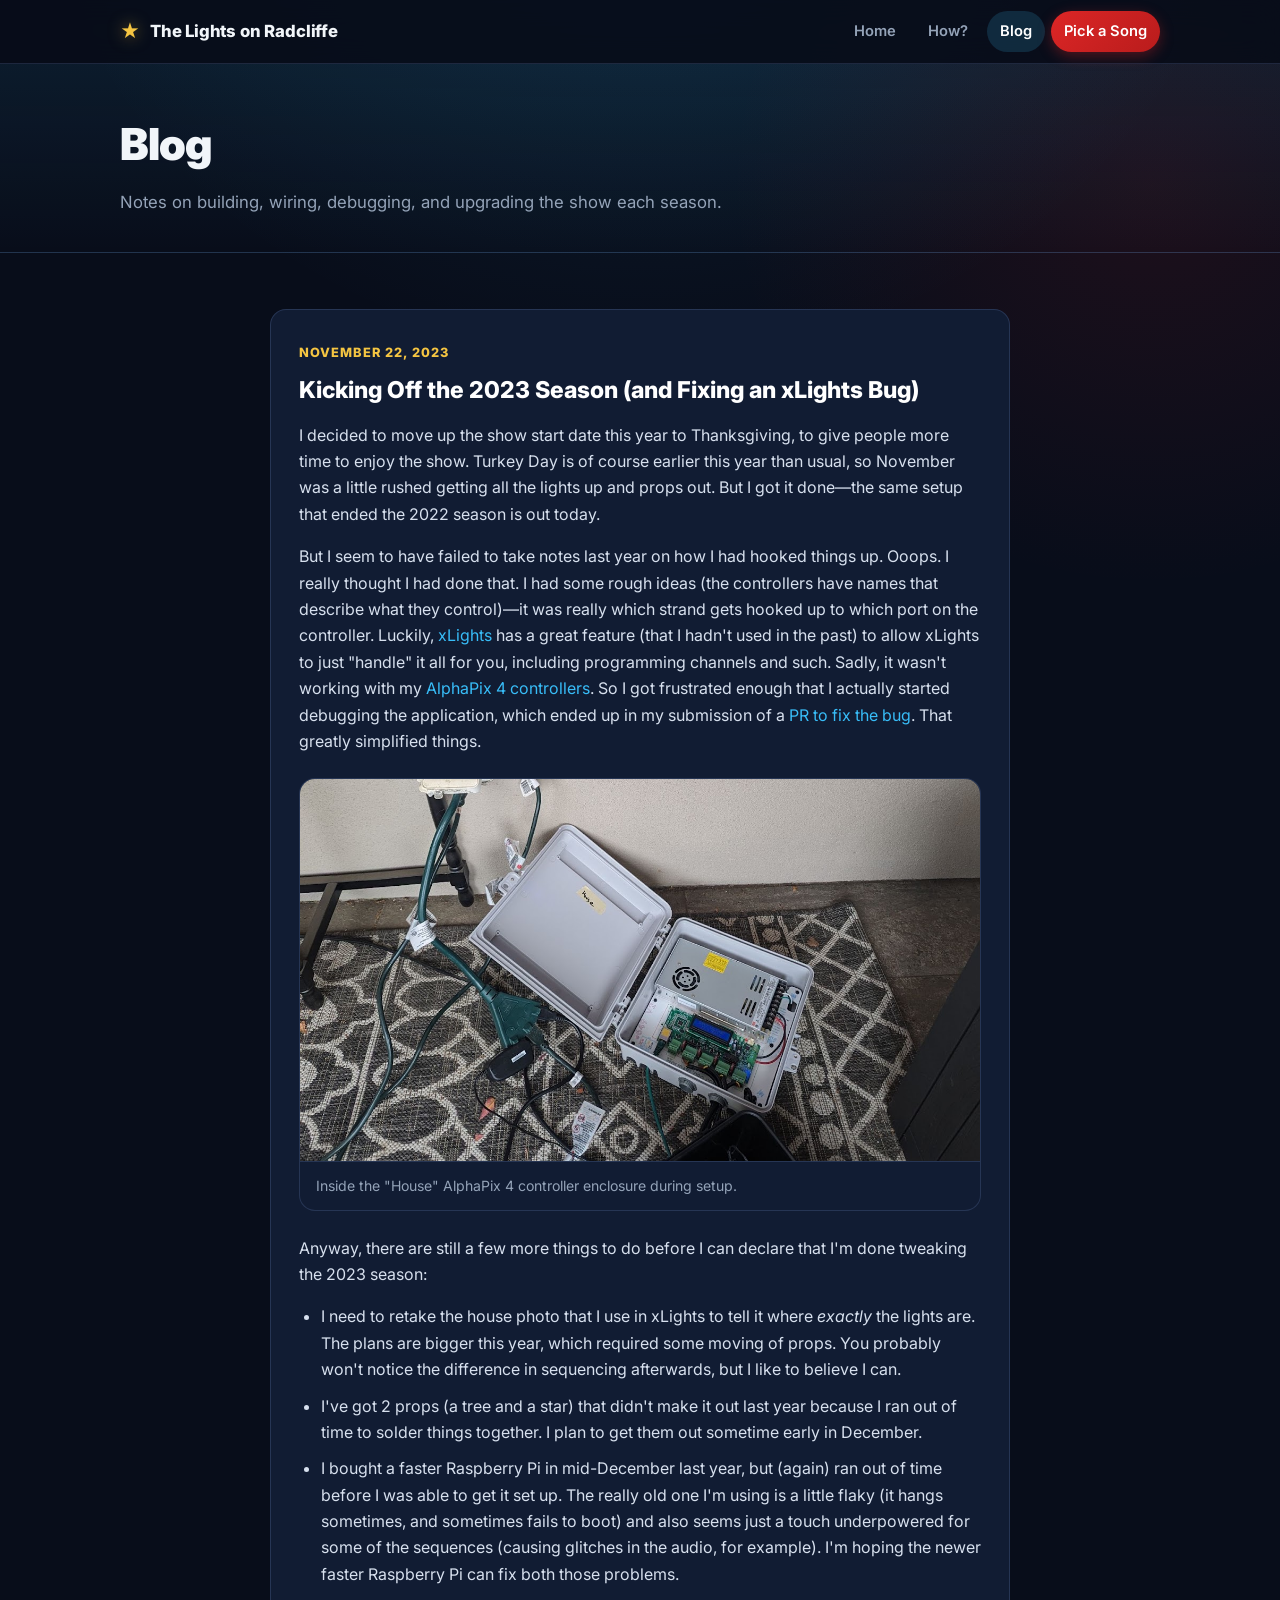
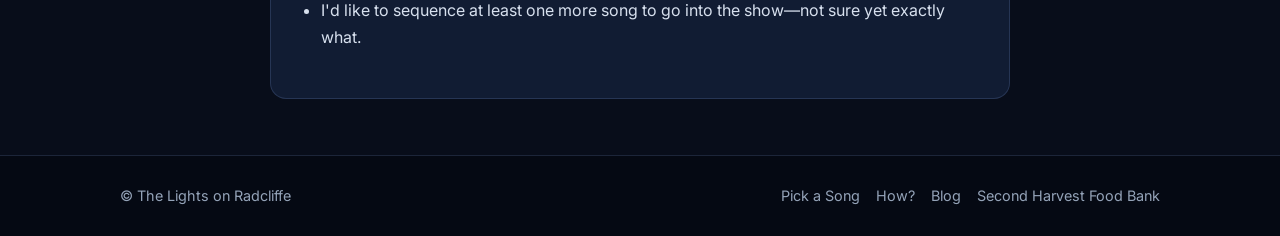
==== blog/index.html @ e26e537e "Initial static site for Lights on Radcliffe with embedded Remote Falcon" ====
<!DOCTYPE html>
<html lang="en">
<head>
  <meta charset="utf-8">
  <meta name="viewport" content="width=device-width, initial-scale=1">
  <title>Blog — The Lights on Radcliffe</title>
  <meta name="description" content="Build notes, upgrades, and behind-the-scenes stories from The Lights on Radcliffe.">
  <link rel="icon" href="../assets/favicon.svg" type="image/svg+xml">
  <link rel="preconnect" href="https://fonts.googleapis.com">
  <link rel="preconnect" href="https://fonts.gstatic.com" crossorigin>
  <link href="https://fonts.googleapis.com/css2?family=Inter:wght@400;600;700;800;900&display=swap" rel="stylesheet">
  <link rel="stylesheet" href="../assets/styles.css">
</head>
<body>
  <header class="site-header">
    <div class="nav-inner">
      <a class="brand" href="../">
        <span class="brand-star" aria-hidden="true">★</span>
        <span><span class="brand-text-short">The </span>Lights on Radcliffe</span>
      </a>
      <nav aria-label="Primary">
        <ul class="nav-links">
          <li><a href="../">Home</a></li>
          <li><a href="../how/">How?</a></li>
          <li><a href="./" class="active">Blog</a></li>
          <li><a href="../request/" class="nav-cta">Pick a Song</a></li>
        </ul>
      </nav>
    </div>
  </header>

  <main>
    <section class="page-hero">
      <div class="container">
        <h1>Blog</h1>
        <p>Notes on building, wiring, debugging, and upgrading the show each season.</p>
      </div>
    </section>

    <section class="section">
      <div class="container prose">
        <article class="blog-post">
          <span class="blog-date">November 22, 2023</span>
          <h2>Kicking Off the 2023 Season (and Fixing an xLights Bug)</h2>
          <p>
            I decided to move up the show start date this year to Thanksgiving, to give people more time to enjoy the
            show. Turkey Day is of course earlier this year than usual, so November was a little rushed getting all the
            lights up and props out. But I got it done—the same setup that ended the 2022 season is out today.
          </p>
          <p>
            But I seem to have failed to take notes last year on how I had hooked things up. Ooops. I really thought I
            had done that. I had some rough ideas (the controllers have names that describe what they control)—it was
            really which strand gets hooked up to which port on the controller. Luckily,
            <a href="https://xlights.org/" target="_blank" rel="noopener">xLights</a> has a great feature (that I
            hadn't used in the past) to allow xLights to just "handle" it all for you, including programming channels
            and such. Sadly, it wasn't working with my
            <a href="https://www.holidaycoro.com/AlphaPix-4-V3-RGB-Pixel-Controller-p/722-v3.htm" target="_blank" rel="noopener">AlphaPix 4 controllers</a>.
            So I got frustrated enough that I actually started debugging the application, which ended up in my
            submission of a <a href="https://github.com/smeighan/xLights/pull/4137" target="_blank" rel="noopener">PR to fix the bug</a>.
            That greatly simplified things.
          </p>

          <figure>
            <img src="../assets/blog-2023.jpg" alt="Open weatherproof enclosure containing the House AlphaPix 4 pixel controller and power supply">
            <figcaption>Inside the "House" AlphaPix 4 controller enclosure during setup.</figcaption>
          </figure>

          <p>Anyway, there are still a few more things to do before I can declare that I'm done tweaking the 2023 season:</p>
          <ul>
            <li>
              I need to retake the house photo that I use in xLights to tell it where <em>exactly</em> the lights are.
              The plans are bigger this year, which required some moving of props. You probably won't notice the
              difference in sequencing afterwards, but I like to believe I can.
            </li>
            <li>
              I've got 2 props (a tree and a star) that didn't make it out last year because I ran out of time to solder
              things together. I plan to get them out sometime early in December.
            </li>
            <li>
              I bought a faster Raspberry Pi in mid-December last year, but (again) ran out of time before I was able to
              get it set up. The really old one I'm using is a little flaky (it hangs sometimes, and sometimes fails to
              boot) and also seems just a touch underpowered for some of the sequences (causing glitches in the audio,
              for example). I'm hoping the newer faster Raspberry Pi can fix both those problems.
            </li>
            <li>
              I'd like to sequence at least one more song to go into the show—not sure yet exactly what.
            </li>
          </ul>
        </article>
      </div>
    </section>
  </main>

  <footer class="site-footer">
    <div class="footer-inner">
      <span>© The Lights on Radcliffe</span>
      <div class="footer-links">
        <a href="../request/">Pick a Song</a>
        <a href="../how/">How?</a>
        <a href="./">Blog</a>
        <a href="https://impact.shfb.org/give/346982" target="_blank" rel="noopener">Second Harvest Food Bank</a>
      </div>
    </div>
  </footer>
</body>
</html>
---- assets/styles.css ----
/* Lights on Radcliffe — Starry Night Holiday Theme */
:root {
  --bg: #080d1a;
  --bg-elevated: #0f172a;
  --card: #111c33;
  --card-hover: #162340;
  --border: rgba(148, 179, 255, 0.16);
  --border-strong: rgba(148, 179, 255, 0.28);
  --text: #f1f5f9;
  --muted: #94a3b8;
  --red: #dc2626;
  --red-bright: #ef4444;
  --gold: #f5c542;
  --cyan: #38bdf8;
  --green: #10b981;
  --radius: 16px;
  --radius-sm: 10px;
  --max-width: 1080px;
  --nav-height: 64px;
}

*, *::before, *::after {
  box-sizing: border-box;
}

html {
  scroll-behavior: smooth;
  background: var(--bg);
}

body {
  margin: 0;
  font-family: 'Inter', system-ui, -apple-system, BlinkMacSystemFont, 'Segoe UI', Roboto, sans-serif;
  background:
    radial-gradient(ellipse 80% 50% at 50% -10%, rgba(56, 189, 248, 0.12), transparent 60%),
    radial-gradient(ellipse 60% 40% at 90% 10%, rgba(220, 38, 38, 0.1), transparent 55%),
    var(--bg);
  color: var(--text);
  line-height: 1.65;
  min-height: 100dvh;
  display: flex;
  flex-direction: column;
  -webkit-font-smoothing: antialiased;
}

a {
  color: var(--cyan);
  text-decoration: none;
}

a:hover {
  text-decoration: underline;
}

img {
  max-width: 100%;
  height: auto;
  display: block;
}

/* ==================== NAV ==================== */
.site-header {
  position: sticky;
  top: 0;
  z-index: 100;
  height: var(--nav-height);
  background: rgba(8, 13, 26, 0.86);
  backdrop-filter: blur(14px);
  -webkit-backdrop-filter: blur(14px);
  border-bottom: 1px solid var(--border);
}

.nav-inner {
  max-width: var(--max-width);
  height: 100%;
  margin: 0 auto;
  padding: 0 20px;
  display: flex;
  align-items: center;
  justify-content: space-between;
  gap: 16px;
}

.brand {
  display: inline-flex;
  align-items: center;
  gap: 10px;
  color: var(--text);
  font-weight: 800;
  font-size: 1.05rem;
  letter-spacing: -0.01em;
  text-decoration: none;
  white-space: nowrap;
}

.brand:hover {
  text-decoration: none;
  color: #fff;
}

.brand-star {
  color: var(--gold);
  font-size: 1.2rem;
  filter: drop-shadow(0 0 8px rgba(245, 197, 66, 0.55));
}

.nav-links {
  display: flex;
  align-items: center;
  gap: 6px;
  list-style: none;
  margin: 0;
  padding: 0;
}

.nav-links a {
  display: inline-flex;
  align-items: center;
  gap: 6px;
  padding: 8px 13px;
  border-radius: 999px;
  color: var(--muted);
  font-weight: 600;
  font-size: 0.92rem;
  transition: background 0.15s ease, color 0.15s ease;
  text-decoration: none;
  white-space: nowrap;
}

.nav-links a:hover {
  color: var(--text);
  background: rgba(255, 255, 255, 0.06);
  text-decoration: none;
}

.nav-links a.active {
  color: #fff;
  background: rgba(56, 189, 248, 0.16);
}

.nav-links a.nav-cta {
  background: linear-gradient(135deg, var(--red), #b91c1c);
  color: #fff;
  box-shadow: 0 4px 14px rgba(220, 38, 38, 0.35);
}

.nav-links a.nav-cta:hover {
  background: linear-gradient(135deg, var(--red-bright), var(--red));
  color: #fff;
}

.nav-links a.nav-cta.active {
  box-shadow: 0 0 0 2px rgba(245, 197, 66, 0.7), 0 4px 14px rgba(220, 38, 38, 0.4);
}

/* ==================== LAYOUT ==================== */
main {
  flex: 1;
}

.container {
  max-width: var(--max-width);
  margin: 0 auto;
  padding: 0 20px;
}

.section {
  padding: 56px 0;
}

.section-tight {
  padding: 36px 0;
}

.section-title {
  font-size: clamp(1.5rem, 3vw, 2rem);
  font-weight: 800;
  letter-spacing: -0.02em;
  margin: 0 0 8px;
}

.section-sub {
  color: var(--muted);
  margin: 0 0 28px;
  max-width: 640px;
}

/* ==================== HERO ==================== */
.hero {
  position: relative;
  overflow: hidden;
  border-bottom: 1px solid var(--border);
  background: #050811;
}

.hero-bg {
  position: absolute;
  inset: 0;
  width: 100%;
  height: 100%;
  object-fit: cover;
  object-position: center 45%;
  opacity: 0.42;
  filter: saturate(1.15);
}

.hero-scrim {
  position: absolute;
  inset: 0;
  background: linear-gradient(
    to bottom,
    rgba(8, 13, 26, 0.55) 0%,
    rgba(8, 13, 26, 0.72) 55%,
    rgba(8, 13, 26, 0.98) 100%
  );
}

.hero-content {
  position: relative;
  z-index: 2;
  max-width: var(--max-width);
  margin: 0 auto;
  padding: 72px 20px 64px;
  text-align: center;
}

.status-pill {
  display: inline-flex;
  align-items: center;
  gap: 8px;
  padding: 6px 14px;
  border-radius: 999px;
  background: rgba(56, 189, 248, 0.14);
  border: 1px solid rgba(56, 189, 248, 0.4);
  color: #bae6fd;
  font-size: 0.85rem;
  font-weight: 700;
  letter-spacing: 0.03em;
  text-transform: uppercase;
  margin-bottom: 18px;
}

.status-dot {
  width: 8px;
  height: 8px;
  border-radius: 50%;
  background: var(--cyan);
  box-shadow: 0 0 10px var(--cyan);
}

.hero h1 {
  font-size: clamp(2.1rem, 5.5vw, 3.5rem);
  font-weight: 900;
  letter-spacing: -0.03em;
  line-height: 1.08;
  margin: 0 0 16px;
  text-shadow: 0 4px 24px rgba(0, 0, 0, 0.6);
}

.hero-lead {
  font-size: clamp(1.02rem, 2.2vw, 1.2rem);
  color: #cbd5e1;
  max-width: 640px;
  margin: 0 auto 28px;
}

.hero-actions {
  display: flex;
  flex-wrap: wrap;
  justify-content: center;
  gap: 12px;
  margin-bottom: 32px;
}

.btn {
  display: inline-flex;
  align-items: center;
  justify-content: center;
  gap: 8px;
  padding: 13px 24px;
  border-radius: 999px;
  font-weight: 700;
  font-size: 1rem;
  border: 1px solid transparent;
  cursor: pointer;
  transition: transform 0.15s ease, box-shadow 0.15s ease, background 0.15s ease;
  text-decoration: none;
}

.btn:hover {
  transform: translateY(-1px);
  text-decoration: none;
}

.btn-primary {
  background: linear-gradient(135deg, var(--red-bright), #b91c1c);
  color: #fff;
  box-shadow: 0 8px 24px rgba(220, 38, 38, 0.42);
}

.btn-primary:hover {
  box-shadow: 0 10px 28px rgba(239, 68, 68, 0.55);
  color: #fff;
}

.btn-secondary {
  background: rgba(16, 185, 129, 0.16);
  border-color: rgba(16, 185, 129, 0.48);
  color: #a7f3d0;
}

.btn-secondary:hover {
  background: rgba(16, 185, 129, 0.24);
  color: #fff;
}

.btn-outline {
  background: rgba(255, 255, 255, 0.06);
  border-color: var(--border-strong);
  color: var(--text);
}

.btn-outline:hover {
  background: rgba(255, 255, 255, 0.12);
  color: #fff;
}

/* ==================== INFO CARDS ==================== */
.info-grid {
  display: grid;
  grid-template-columns: repeat(auto-fit, minmax(230px, 1fr));
  gap: 16px;
}

.card {
  background: var(--card);
  border: 1px solid var(--border);
  border-radius: var(--radius);
  padding: 22px;
}

.info-card-label {
  font-size: 0.76rem;
  font-weight: 800;
  letter-spacing: 0.1em;
  text-transform: uppercase;
  color: var(--muted);
  margin-bottom: 6px;
}

.info-card-value {
  font-size: 1.45rem;
  font-weight: 800;
  color: #fff;
  line-height: 1.2;
  margin-bottom: 6px;
}

.info-card-value.fm {
  color: var(--cyan);
  text-shadow: 0 0 18px rgba(56, 189, 248, 0.45);
}

.info-card-value.gold {
  color: var(--gold);
}

.info-card-desc {
  margin: 0;
  font-size: 0.92rem;
  color: var(--muted);
}

/* ==================== DONATION BANNER ==================== */
.donate-banner {
  background: linear-gradient(135deg, rgba(16, 185, 129, 0.14), rgba(15, 23, 42, 0.92));
  border: 1px solid rgba(16, 185, 129, 0.35);
  border-radius: var(--radius);
  padding: 28px;
  display: flex;
  flex-wrap: wrap;
  align-items: center;
  justify-content: space-between;
  gap: 20px;
}

.donate-banner h2 {
  margin: 0 0 6px;
  font-size: 1.35rem;
}

.donate-banner p {
  margin: 0;
  color: #cbd5e1;
  max-width: 580px;
}

/* ==================== VIDEOS ==================== */
.video-grid {
  display: grid;
  grid-template-columns: repeat(auto-fit, minmax(300px, 1fr));
  gap: 20px;
}

.video-card {
  background: var(--card);
  border: 1px solid var(--border);
  border-radius: var(--radius);
  overflow: hidden;
  display: flex;
  flex-direction: column;
}

.video-frame {
  position: relative;
  aspect-ratio: 16 / 9;
  background: #000;
}

.video-frame iframe {
  position: absolute;
  inset: 0;
  width: 100%;
  height: 100%;
  border: 0;
}

.video-meta {
  padding: 14px 16px;
}

.video-title {
  font-weight: 700;
  font-size: 1rem;
  margin: 0 0 2px;
  color: #fff;
}

.video-artist {
  margin: 0;
  font-size: 0.86rem;
  color: var(--muted);
}

/* ==================== MAP ==================== */
.map-card {
  background: var(--card);
  border: 1px solid var(--border);
  border-radius: var(--radius);
  overflow: hidden;
}

.map-frame {
  width: 100%;
  height: 360px;
  border: 0;
  display: block;
}

.map-footer {
  padding: 16px 20px;
  display: flex;
  flex-wrap: wrap;
  align-items: center;
  justify-content: space-between;
  gap: 12px;
  border-top: 1px solid var(--border);
}

/* ==================== PROSE PAGES (HOW / BLOG) ==================== */
.page-hero {
  border-bottom: 1px solid var(--border);
  padding: 44px 0 36px;
  background: linear-gradient(to bottom, rgba(56, 189, 248, 0.08), transparent);
}

.page-hero h1 {
  margin: 0 0 8px;
  font-size: clamp(1.9rem, 4vw, 2.75rem);
  font-weight: 900;
  letter-spacing: -0.025em;
}

.page-hero p {
  margin: 0;
  color: var(--muted);
  max-width: 650px;
  font-size: 1.05rem;
}

.prose {
  max-width: 780px;
  margin: 0 auto;
}

.prose h2 {
  font-size: 1.45rem;
  font-weight: 800;
  margin: 36px 0 12px;
  color: #fff;
}

.prose h2:first-child {
  margin-top: 0;
}

.prose p {
  color: #d7e0ee;
  margin: 0 0 16px;
}

.prose ul {
  color: #d7e0ee;
  padding-left: 22px;
  margin: 0 0 20px;
}

.prose li {
  margin-bottom: 10px;
}

.prose figure {
  margin: 24px 0;
  background: var(--card);
  border: 1px solid var(--border);
  border-radius: var(--radius);
  overflow: hidden;
}

.prose figcaption {
  padding: 12px 16px;
  font-size: 0.88rem;
  color: var(--muted);
  border-top: 1px solid var(--border);
}

.blog-post {
  background: var(--card);
  border: 1px solid var(--border);
  border-radius: var(--radius);
  padding: 28px;
}

.blog-date {
  display: inline-block;
  font-size: 0.8rem;
  font-weight: 800;
  letter-spacing: 0.08em;
  text-transform: uppercase;
  color: var(--gold);
  margin-bottom: 8px;
}

.blog-post h2 {
  margin-top: 0;
}

/* ==================== REQUEST (REMOTE FALCON EMBED) ==================== */
body.request-page {
  height: 100dvh;
  overflow: hidden;
}

body.request-page main {
  display: flex;
  flex-direction: column;
  min-height: 0;
  flex: 1;
}

.rf-bar {
  background: var(--bg-elevated);
  border-bottom: 1px solid var(--border);
  padding: 8px 16px;
  font-size: 0.85rem;
  color: var(--muted);
}

.rf-bar-inner {
  max-width: var(--max-width);
  margin: 0 auto;
  display: flex;
  flex-wrap: wrap;
  align-items: center;
  justify-content: space-between;
  gap: 8px 16px;
}

.rf-bar strong {
  color: var(--cyan);
}

.rf-bar-tip {
  display: inline-flex;
  align-items: center;
  gap: 8px;
}

.rf-frame-wrap {
  flex: 1;
  min-height: 0;
  position: relative;
  background: var(--bg);
}

.rf-frame {
  width: 100%;
  height: 100%;
  border: 0;
  display: block;
  background: var(--bg);
}

/* ==================== FOOTER ==================== */
.site-footer {
  border-top: 1px solid var(--border);
  padding: 28px 0;
  color: var(--muted);
  font-size: 0.9rem;
  background: rgba(5, 8, 17, 0.7);
}

.footer-inner {
  max-width: var(--max-width);
  margin: 0 auto;
  padding: 0 20px;
  display: flex;
  flex-wrap: wrap;
  align-items: center;
  justify-content: space-between;
  gap: 12px;
}

.footer-links {
  display: flex;
  flex-wrap: wrap;
  gap: 16px;
}

.footer-links a {
  color: var(--muted);
}

.footer-links a:hover {
  color: var(--text);
}

/* ==================== RESPONSIVE ==================== */
@media (max-width: 640px) {
  .nav-inner {
    padding: 0 12px;
    gap: 8px;
  }

  .brand {
    font-size: 0.95rem;
  }

  .brand-text-short {
    display: none;
  }

  .nav-links {
    gap: 4px;
  }

  .nav-links a {
    padding: 7px 10px;
    font-size: 0.84rem;
  }

  .hero-content {
    padding: 52px 16px 46px;
  }

  .blog-post {
    padding: 20px;
  }

  .rf-bar {
    font-size: 0.78rem;
    padding: 6px 12px;
  }
}
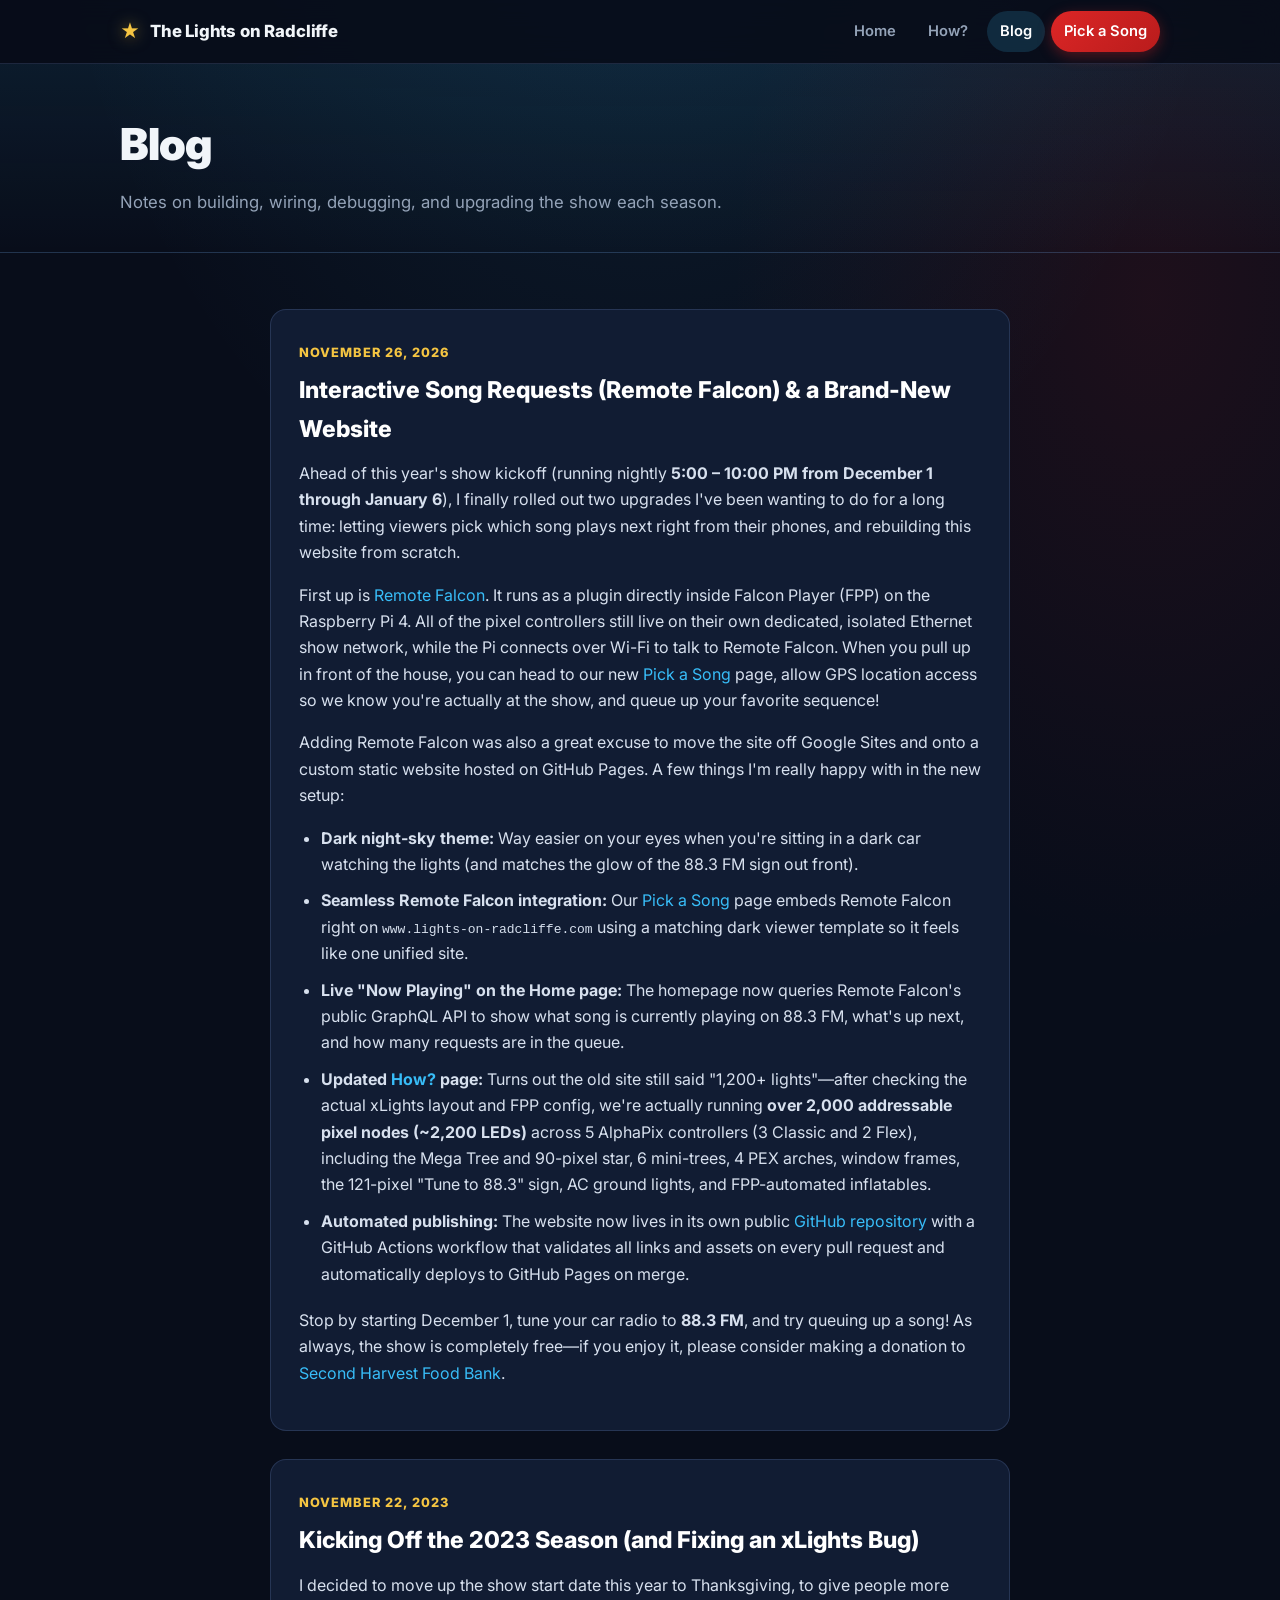
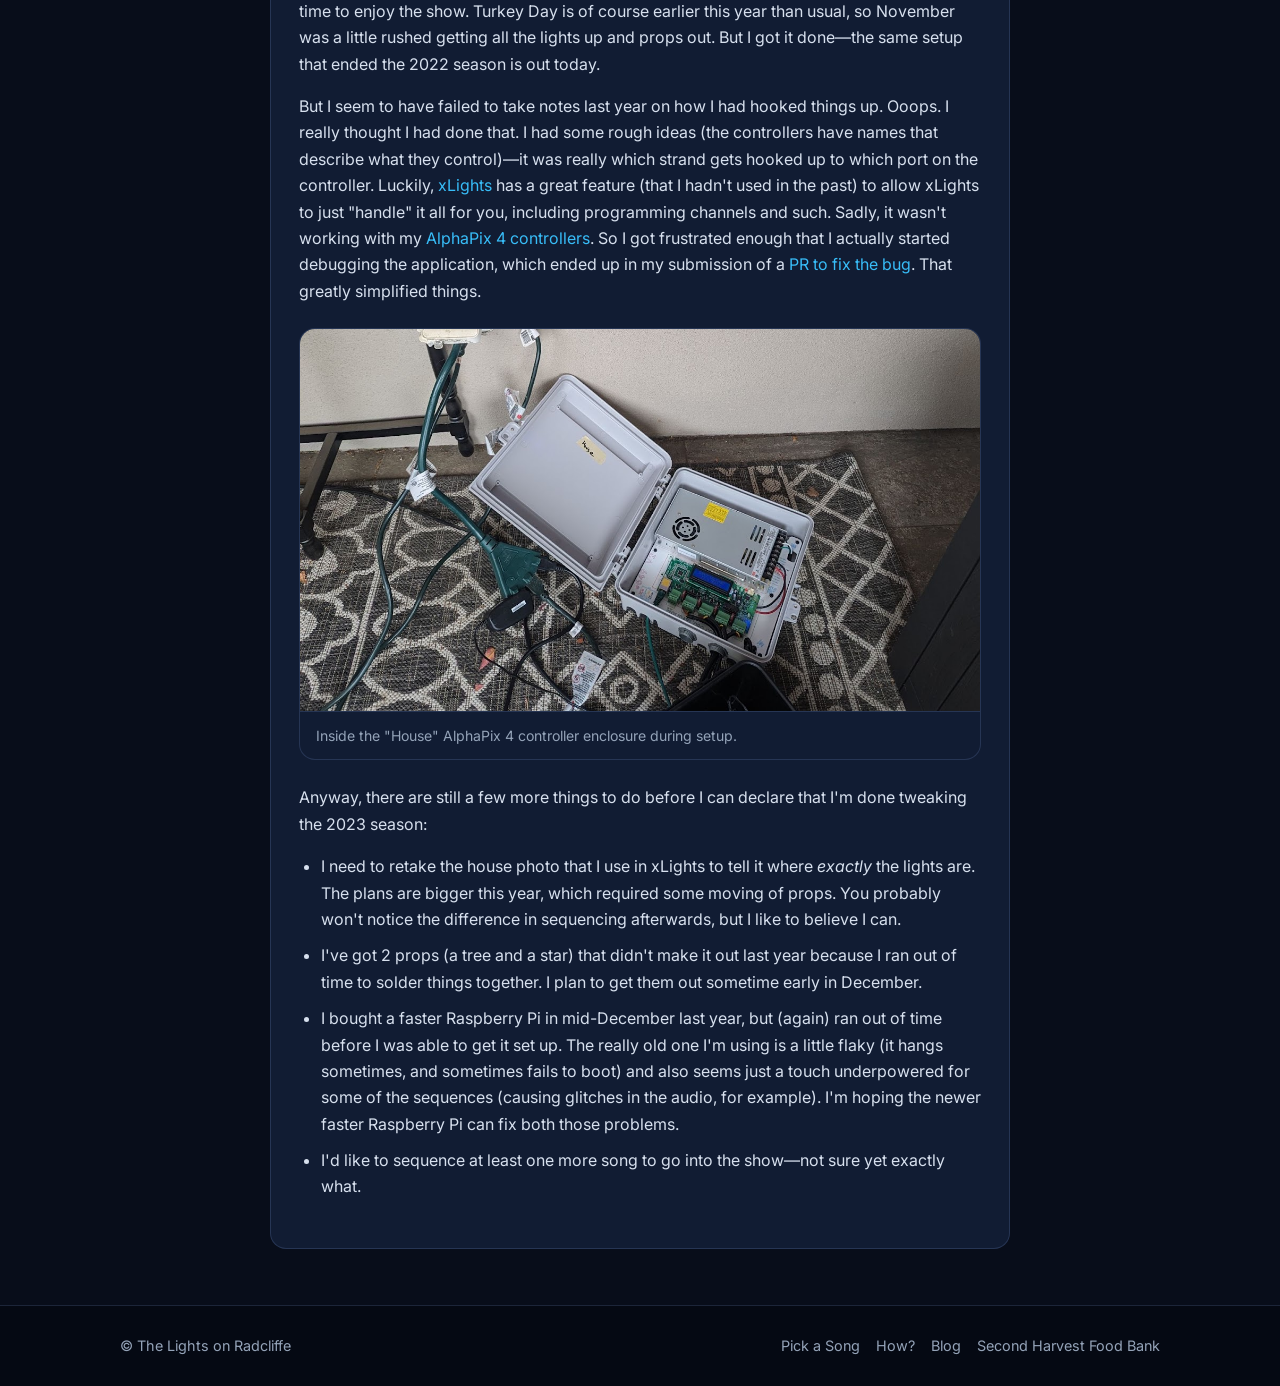
==== commit 4b3e5205: "Add November 26, 2026 blog post on Remote Falcon & website rebuild" ====
--- a/blog/index.html
+++ b/blog/index.html
@@ -39,6 +39,62 @@
 
     <section class="section">
       <div class="container prose">
+        <article class="blog-post">
+          <span class="blog-date">November 26, 2026</span>
+          <h2>Interactive Song Requests (Remote Falcon) &amp; a Brand-New Website</h2>
+          <p>
+            Ahead of this year's show kickoff (running nightly <strong>5:00 – 10:00 PM from December 1 through
+            January 6</strong>), I finally rolled out two upgrades I've been wanting to do for a long time: letting
+            viewers pick which song plays next right from their phones, and rebuilding this website from scratch.
+          </p>
+          <p>
+            First up is <a href="https://remotefalcon.com/" target="_blank" rel="noopener">Remote Falcon</a>. It runs
+            as a plugin directly inside Falcon Player (FPP) on the Raspberry Pi 4. All of the pixel controllers still
+            live on their own dedicated, isolated Ethernet show network, while the Pi connects over Wi-Fi to talk to
+            Remote Falcon. When you pull up in front of the house, you can head to our new
+            <a href="../request/">Pick a Song</a> page, allow GPS location access so we know you're actually at the
+            show, and queue up your favorite sequence!
+          </p>
+          <p>
+            Adding Remote Falcon was also a great excuse to move the site off Google Sites and onto a custom static
+            website hosted on GitHub Pages. A few things I'm really happy with in the new setup:
+          </p>
+          <ul>
+            <li>
+              <strong>Dark night-sky theme:</strong> Way easier on your eyes when you're sitting in a dark car watching
+              the lights (and matches the glow of the 88.3 FM sign out front).
+            </li>
+            <li>
+              <strong>Seamless Remote Falcon integration:</strong> Our <a href="../request/">Pick a Song</a> page embeds
+              Remote Falcon right on <code>www.lights-on-radcliffe.com</code> using a matching dark viewer template so
+              it feels like one unified site.
+            </li>
+            <li>
+              <strong>Live "Now Playing" on the Home page:</strong> The homepage now queries Remote Falcon's public
+              GraphQL API to show what song is currently playing on 88.3 FM, what's up next, and how many requests are
+              in the queue.
+            </li>
+            <li>
+              <strong>Updated <a href="../how/">How?</a> page:</strong> Turns out the old site still said "1,200+
+              lights"—after checking the actual xLights layout and FPP config, we're actually running
+              <strong>over 2,000 addressable pixel nodes (~2,200 LEDs)</strong> across 5 AlphaPix controllers (3 Classic
+              and 2 Flex), including the Mega Tree and 90-pixel star, 6 mini-trees, 4 PEX arches, window frames, the
+              121-pixel "Tune to 88.3" sign, AC ground lights, and FPP-automated inflatables.
+            </li>
+            <li>
+              <strong>Automated publishing:</strong> The website now lives in its own public
+              <a href="https://github.com/billnapier/lights-on-radcliffe" target="_blank" rel="noopener">GitHub repository</a>
+              with a GitHub Actions workflow that validates all links and assets on every pull request and
+              automatically deploys to GitHub Pages on merge.
+            </li>
+          </ul>
+          <p>
+            Stop by starting December 1, tune your car radio to <strong>88.3 FM</strong>, and try queuing up a song!
+            As always, the show is completely free—if you enjoy it, please consider making a donation to
+            <a href="https://impact.shfb.org/give/346982" target="_blank" rel="noopener">Second Harvest Food Bank</a>.
+          </p>
+        </article>
+
         <article class="blog-post">
           <span class="blog-date">November 22, 2023</span>
           <h2>Kicking Off the 2023 Season (and Fixing an xLights Bug)</h2>
--- a/assets/styles.css
+++ b/assets/styles.css
@@ -325,6 +325,102 @@
   color: #fff;
 }
 
+/* ==================== LIVE NOW PLAYING ==================== */
+.now-playing-card {
+  background: linear-gradient(135deg, rgba(17, 28, 51, 0.96), rgba(15, 23, 42, 0.94));
+  border: 1px solid var(--border);
+  border-radius: var(--radius);
+  padding: 20px 24px;
+  display: flex;
+  flex-wrap: wrap;
+  align-items: center;
+  justify-content: space-between;
+  gap: 16px 24px;
+  transition: border-color 0.25s ease, box-shadow 0.25s ease;
+}
+
+.now-playing-card.is-live {
+  border-color: rgba(56, 189, 248, 0.5);
+  box-shadow: 0 0 32px rgba(56, 189, 248, 0.14);
+}
+
+.np-main {
+  min-width: 0;
+  flex: 1 1 280px;
+}
+
+.np-eyebrow {
+  display: inline-flex;
+  align-items: center;
+  gap: 8px;
+  font-size: 0.76rem;
+  font-weight: 800;
+  letter-spacing: 0.1em;
+  text-transform: uppercase;
+  color: var(--muted);
+  margin-bottom: 6px;
+}
+
+.now-playing-card.is-live .np-eyebrow {
+  color: var(--cyan);
+}
+
+.np-dot {
+  width: 9px;
+  height: 9px;
+  border-radius: 50%;
+  background: var(--gold);
+  flex-shrink: 0;
+}
+
+.now-playing-card.is-live .np-dot {
+  background: var(--green);
+  box-shadow: 0 0 10px var(--green);
+  animation: np-pulse 1.8s ease-in-out infinite;
+}
+
+@keyframes np-pulse {
+  0%, 100% { opacity: 1; transform: scale(1); }
+  50% { opacity: 0.55; transform: scale(0.85); }
+}
+
+.np-title {
+  font-size: clamp(1.15rem, 2.5vw, 1.45rem);
+  font-weight: 800;
+  color: #fff;
+  line-height: 1.25;
+  margin: 0 0 4px;
+}
+
+.np-meta {
+  margin: 0;
+  font-size: 0.92rem;
+  color: var(--muted);
+}
+
+.np-actions {
+  display: flex;
+  align-items: center;
+  gap: 10px;
+  flex-wrap: wrap;
+}
+
+.np-queue {
+  font-size: 0.8rem;
+  font-weight: 700;
+  color: var(--gold);
+  background: rgba(245, 197, 66, 0.12);
+  border: 1px solid rgba(245, 197, 66, 0.35);
+  border-radius: 999px;
+  padding: 5px 12px;
+}
+
+@media (prefers-reduced-motion: reduce) {
+  .now-playing-card.is-live .np-dot {
+    animation: none;
+  }
+}
+
 /* ==================== INFO CARDS ==================== */
 .info-grid {
   display: grid;
@@ -539,6 +635,10 @@
   border: 1px solid var(--border);
   border-radius: var(--radius);
   padding: 28px;
+}
+
+.blog-post + .blog-post {
+  margin-top: 28px;
 }
 
 .blog-date {
